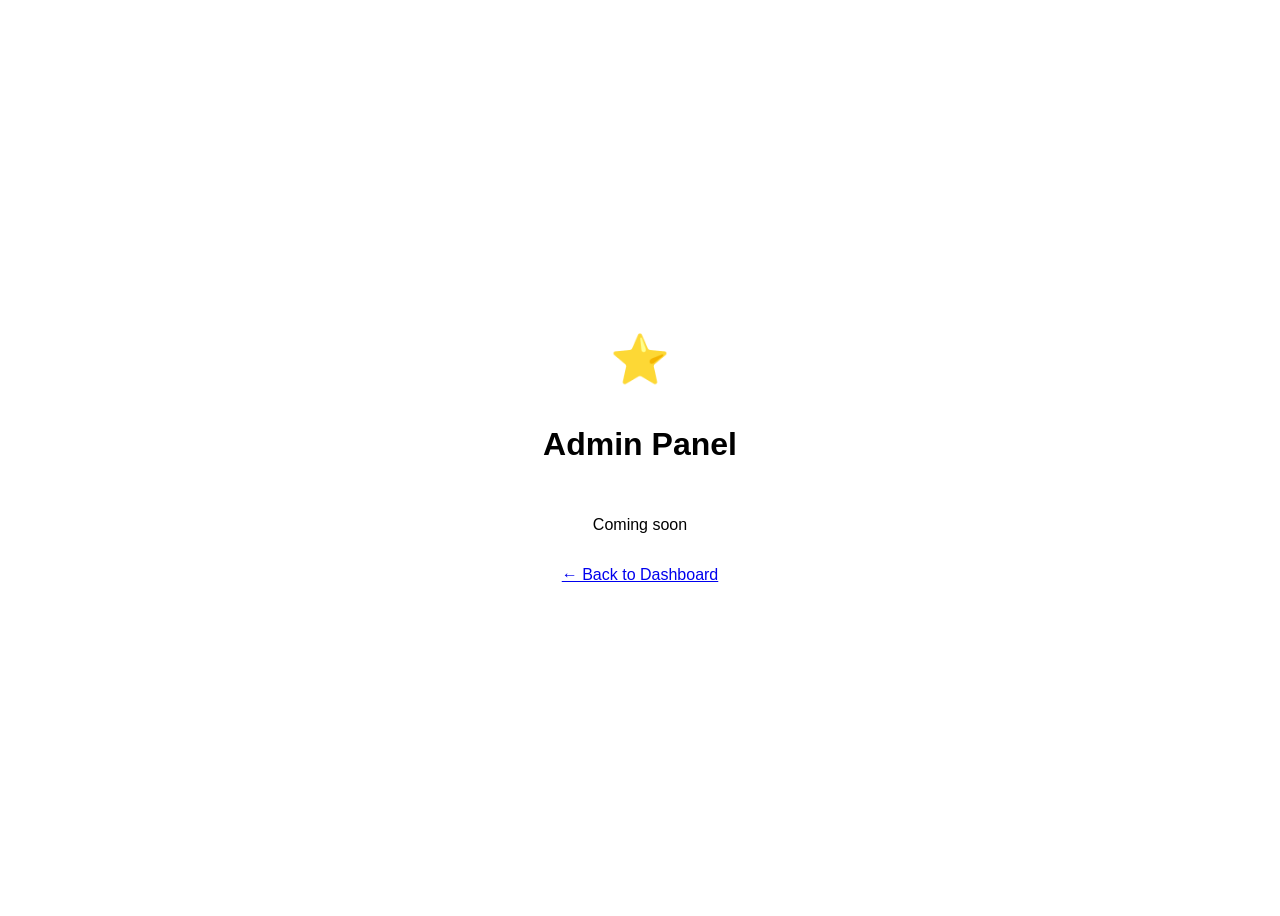
==== admin.html @ 4e3e7d59 "Add files via upload" ====
<!DOCTYPE html>
<html lang="en">
  <head>
    <meta charset="UTF-8" />
    <meta name="viewport" content="width=device-width, initial-scale=1.0" />
    <title>Admin Panel — SideChat AI</title>
    <link rel="stylesheet" href="../css/style.css" />
  </head>
  <body
    style="
      background: var(--bg);
      color: var(--text);
      font-family: sans-serif;
      display: flex;
      align-items: center;
      justify-content: center;
      height: 100vh;
      flex-direction: column;
      gap: 16px;
    "
  >
    <div style="font-size: 48px">⭐</div>
    <h1>Admin Panel</h1>
    <p style="color: var(--muted)">Coming soon</p>
    <a href="dashboard.html" class="btn btn-primary">← Back to Dashboard</a>
  </body>
</html>
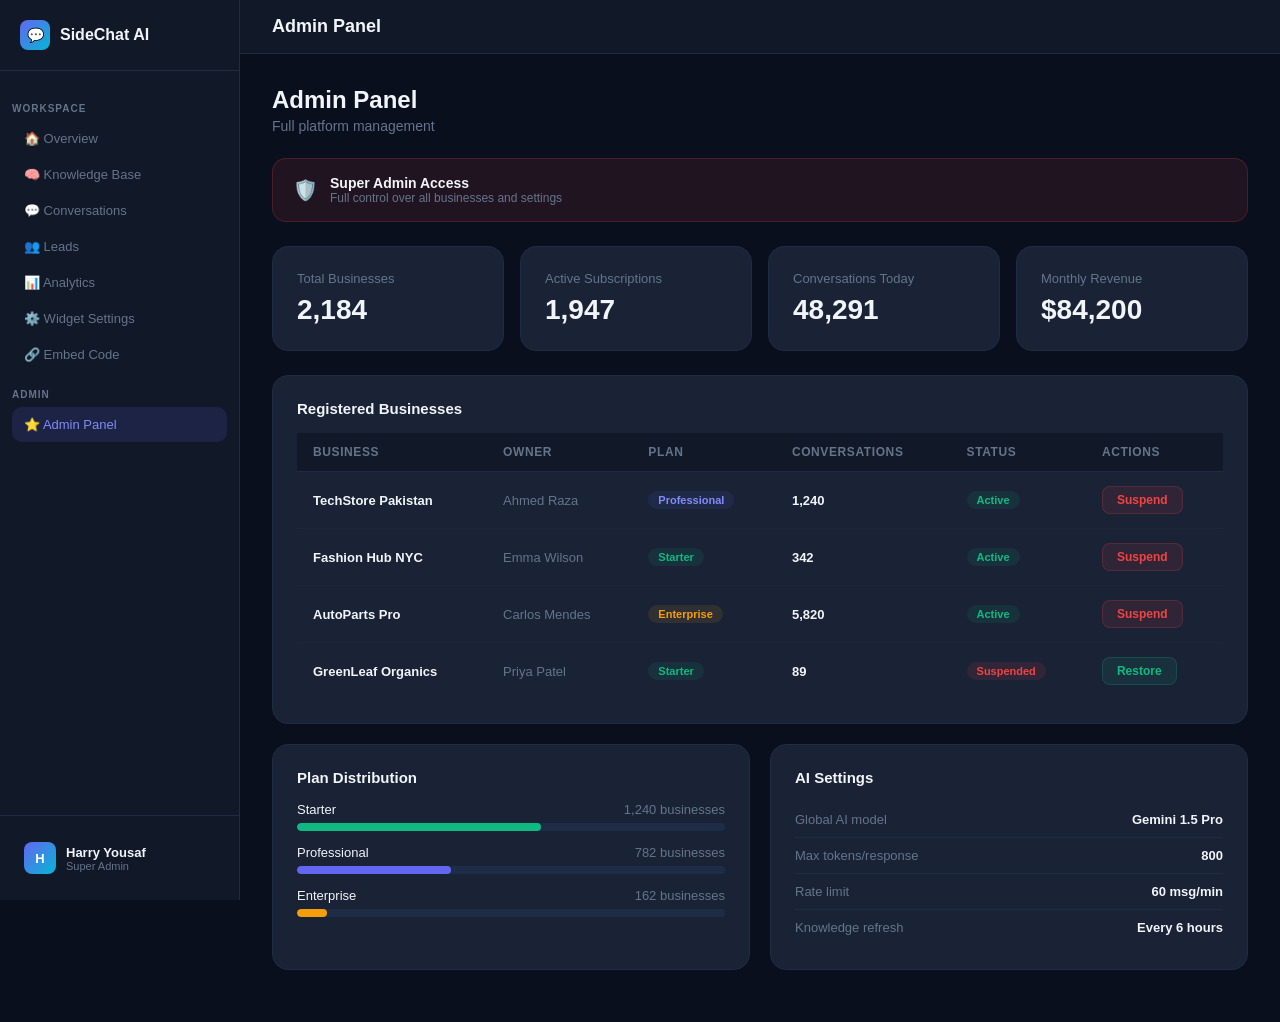
==== commit 77feb4c8: "Update admin.html" ====
--- a/admin.html
+++ b/admin.html
@@ -1,27 +1,183 @@
 <!DOCTYPE html>
 <html lang="en">
-  <head>
-    <meta charset="UTF-8" />
-    <meta name="viewport" content="width=device-width, initial-scale=1.0" />
-    <title>Admin Panel — SideChat AI</title>
-    <link rel="stylesheet" href="../css/style.css" />
-  </head>
-  <body
-    style="
-      background: var(--bg);
-      color: var(--text);
-      font-family: sans-serif;
-      display: flex;
-      align-items: center;
-      justify-content: center;
-      height: 100vh;
-      flex-direction: column;
-      gap: 16px;
-    "
-  >
-    <div style="font-size: 48px">⭐</div>
-    <h1>Admin Panel</h1>
-    <p style="color: var(--muted)">Coming soon</p>
-    <a href="dashboard.html" class="btn btn-primary">← Back to Dashboard</a>
-  </body>
+<head>
+  <meta charset="UTF-8" />
+  <meta name="viewport" content="width=device-width, initial-scale=1.0"/>
+  <title>Admin Panel — SideChat AI</title>
+  <style>
+    * { margin: 0; padding: 0; box-sizing: border-box; }
+    body { background: #0A0F1E; color: #F1F5F9; font-family: sans-serif; display: flex; min-height: 100vh; }
+    .sidebar { width: 240px; background: #111827; border-right: 1px solid #1E2D45; display: flex; flex-direction: column; position: fixed; top: 0; bottom: 0; }
+    .sidebar-logo { padding: 20px; border-bottom: 1px solid #1E2D45; display: flex; align-items: center; gap: 10px; font-size: 16px; font-weight: 700; text-decoration: none; color: #F1F5F9; }
+    .logo-icon { width: 30px; height: 30px; background: linear-gradient(135deg, #6366F1, #06B6D4); border-radius: 8px; display: flex; align-items: center; justify-content: center; font-size: 14px; }
+    .nav-section { font-size: 10px; font-weight: 700; color: #64748B; text-transform: uppercase; letter-spacing: 0.1em; padding: 16px 12px 6px; }
+    .nav-item { display: flex; align-items: center; gap: 10px; padding: 10px 12px; border-radius: 10px; font-size: 13px; font-weight: 500; color: #64748B; text-decoration: none; margin: 1px 12px; transition: all 0.2s; }
+    .nav-item:hover { background: #1A2235; color: #F1F5F9; }
+    .nav-item.active { background: rgba(99,102,241,0.15); color: #818CF8; }
+    .sidebar-bottom { padding: 16px 12px; border-top: 1px solid #1E2D45; margin-top: auto; }
+    .user-pill { display: flex; align-items: center; gap: 10px; padding: 10px 12px; border-radius: 10px; text-decoration: none; color: #F1F5F9; }
+    .user-avatar { width: 32px; height: 32px; background: linear-gradient(135deg, #6366F1, #06B6D4); border-radius: 8px; display: flex; align-items: center; justify-content: center; font-size: 13px; font-weight: 700; color: white; }
+    .main { flex: 1; margin-left: 240px; }
+    .topbar { padding: 16px 32px; border-bottom: 1px solid #1E2D45; background: #111827; display: flex; align-items: center; }
+    .page { padding: 32px; }
+    .page-header { margin-bottom: 24px; }
+    .page-header h1 { font-size: 24px; font-weight: 700; margin-bottom: 4px; }
+    .page-header p { color: #64748B; font-size: 14px; }
+    .admin-banner { background: rgba(239,68,68,0.1); border: 1px solid rgba(239,68,68,0.2); border-radius: 14px; padding: 16px 20px; display: flex; align-items: center; gap: 12px; margin-bottom: 24px; }
+    .stats-grid { display: grid; grid-template-columns: repeat(4, 1fr); gap: 16px; margin-bottom: 24px; }
+    .stat-card { background: #1A2235; border: 1px solid #1E2D45; border-radius: 16px; padding: 24px; }
+    .stat-label { font-size: 13px; color: #64748B; margin-bottom: 8px; }
+    .stat-value { font-size: 28px; font-weight: 800; }
+    .card { background: #1A2235; border: 1px solid #1E2D45; border-radius: 16px; padding: 24px; margin-bottom: 20px; }
+    .card h3 { font-size: 15px; font-weight: 600; margin-bottom: 16px; }
+    table { width: 100%; border-collapse: collapse; }
+    th { background: #111827; padding: 12px 16px; text-align: left; font-size: 12px; font-weight: 600; color: #64748B; text-transform: uppercase; letter-spacing: 0.05em; border-bottom: 1px solid #1E2D45; }
+    td { padding: 14px 16px; font-size: 13px; border-bottom: 1px solid rgba(30,45,69,0.5); }
+    tr:last-child td { border-bottom: none; }
+    tr:hover td { background: rgba(99,102,241,0.04); }
+    .badge { display: inline-flex; align-items: center; gap: 5px; padding: 3px 10px; border-radius: 100px; font-size: 11px; font-weight: 600; }
+    .badge-green { background: rgba(16,185,129,0.1); color: #10B981; }
+    .badge-blue { background: rgba(99,102,241,0.1); color: #818CF8; }
+    .badge-yellow { background: rgba(245,158,11,0.1); color: #F59E0B; }
+    .badge-red { background: rgba(239,68,68,0.1); color: #EF4444; }
+    .btn { display: inline-flex; align-items: center; padding: 6px 14px; border-radius: 8px; font-size: 12px; font-weight: 600; cursor: pointer; border: none; font-family: sans-serif; }
+    .btn-danger { background: rgba(239,68,68,0.1); color: #EF4444; border: 1px solid rgba(239,68,68,0.2); }
+    .btn-success { background: rgba(16,185,129,0.1); color: #10B981; border: 1px solid rgba(16,185,129,0.2); }
+    .grid-2 { display: grid; grid-template-columns: 1fr 1fr; gap: 20px; }
+    @media (max-width: 768px) { .sidebar { display: none; } .main { margin-left: 0; } .stats-grid { grid-template-columns: 1fr 1fr; } .grid-2 { grid-template-columns: 1fr; } .page { padding: 16px; } }
+  </style>
+</head>
+<body>
+  <aside class="sidebar">
+    <a class="sidebar-logo" href="index.html">
+      <div class="logo-icon">💬</div>
+      SideChat AI
+    </a>
+    <nav style="padding: 16px 0;">
+      <div class="nav-section">Workspace</div>
+      <a class="nav-item" href="dashboard.html">🏠 Overview</a>
+      <a class="nav-item" href="knowledge.html">🧠 Knowledge Base</a>
+      <a class="nav-item" href="conversations.html">💬 Conversations</a>
+      <a class="nav-item" href="leads.html">👥 Leads</a>
+      <a class="nav-item" href="analytics.html">📊 Analytics</a>
+      <a class="nav-item" href="widget.html">⚙️ Widget Settings</a>
+      <a class="nav-item" href="embed.html">🔗 Embed Code</a>
+      <div class="nav-section">Admin</div>
+      <a class="nav-item active" href="admin.html">⭐ Admin Panel</a>
+    </nav>
+    <div class="sidebar-bottom">
+      <div class="user-pill">
+        <div class="user-avatar">H</div>
+        <div>
+          <div style="font-size:13px;font-weight:600;">Harry Yousaf</div>
+          <div style="font-size:11px;color:#64748B;">Super Admin</div>
+        </div>
+      </div>
+    </div>
+  </aside>
+
+  <main class="main">
+    <div class="topbar">
+      <div style="font-size:18px;font-weight:700;">Admin Panel</div>
+    </div>
+    <div class="page">
+      <div class="page-header">
+        <h1>Admin Panel</h1>
+        <p>Full platform management</p>
+      </div>
+
+      <div class="admin-banner">
+        <span style="font-size:20px;">🛡️</span>
+        <div>
+          <div style="font-weight:700;font-size:14px;">Super Admin Access</div>
+          <div style="font-size:12px;color:#64748B;">Full control over all businesses and settings</div>
+        </div>
+      </div>
+
+      <div class="stats-grid">
+        <div class="stat-card"><div class="stat-label">Total Businesses</div><div class="stat-value">2,184</div></div>
+        <div class="stat-card"><div class="stat-label">Active Subscriptions</div><div class="stat-value">1,947</div></div>
+        <div class="stat-card"><div class="stat-label">Conversations Today</div><div class="stat-value">48,291</div></div>
+        <div class="stat-card"><div class="stat-label">Monthly Revenue</div><div class="stat-value">$84,200</div></div>
+      </div>
+
+      <div class="card">
+        <h3>Registered Businesses</h3>
+        <div style="overflow-x:auto;">
+          <table>
+            <thead>
+              <tr>
+                <th>Business</th>
+                <th>Owner</th>
+                <th>Plan</th>
+                <th>Conversations</th>
+                <th>Status</th>
+                <th>Actions</th>
+              </tr>
+            </thead>
+            <tbody>
+              <tr>
+                <td style="font-weight:600;">TechStore Pakistan</td>
+                <td style="color:#64748B;">Ahmed Raza</td>
+                <td><span class="badge badge-blue">Professional</span></td>
+                <td style="font-weight:600;">1,240</td>
+                <td><span class="badge badge-green">Active</span></td>
+                <td><button class="btn btn-danger">Suspend</button></td>
+              </tr>
+              <tr>
+                <td style="font-weight:600;">Fashion Hub NYC</td>
+                <td style="color:#64748B;">Emma Wilson</td>
+                <td><span class="badge badge-green">Starter</span></td>
+                <td style="font-weight:600;">342</td>
+                <td><span class="badge badge-green">Active</span></td>
+                <td><button class="btn btn-danger">Suspend</button></td>
+              </tr>
+              <tr>
+                <td style="font-weight:600;">AutoParts Pro</td>
+                <td style="color:#64748B;">Carlos Mendes</td>
+                <td><span class="badge badge-yellow">Enterprise</span></td>
+                <td style="font-weight:600;">5,820</td>
+                <td><span class="badge badge-green">Active</span></td>
+                <td><button class="btn btn-danger">Suspend</button></td>
+              </tr>
+              <tr>
+                <td style="font-weight:600;">GreenLeaf Organics</td>
+                <td style="color:#64748B;">Priya Patel</td>
+                <td><span class="badge badge-green">Starter</span></td>
+                <td style="font-weight:600;">89</td>
+                <td><span class="badge badge-red">Suspended</span></td>
+                <td><button class="btn btn-success">Restore</button></td>
+              </tr>
+            </tbody>
+          </table>
+        </div>
+      </div>
+
+      <div class="grid-2">
+        <div class="card">
+          <h3>Plan Distribution</h3>
+          <div style="margin-bottom:14px;">
+            <div style="display:flex;justify-content:space-between;font-size:13px;margin-bottom:6px;"><span>Starter</span><span style="color:#64748B;">1,240 businesses</span></div>
+            <div style="height:8px;background:#1E2D45;border-radius:4px;overflow:hidden;"><div style="width:57%;height:100%;background:#10B981;border-radius:4px;"></div></div>
+          </div>
+          <div style="margin-bottom:14px;">
+            <div style="display:flex;justify-content:space-between;font-size:13px;margin-bottom:6px;"><span>Professional</span><span style="color:#64748B;">782 businesses</span></div>
+            <div style="height:8px;background:#1E2D45;border-radius:4px;overflow:hidden;"><div style="width:36%;height:100%;background:#6366F1;border-radius:4px;"></div></div>
+          </div>
+          <div>
+            <div style="display:flex;justify-content:space-between;font-size:13px;margin-bottom:6px;"><span>Enterprise</span><span style="color:#64748B;">162 businesses</span></div>
+            <div style="height:8px;background:#1E2D45;border-radius:4px;overflow:hidden;"><div style="width:7%;height:100%;background:#F59E0B;border-radius:4px;"></div></div>
+          </div>
+        </div>
+        <div class="card">
+          <h3>AI Settings</h3>
+          <div style="display:flex;justify-content:space-between;padding:10px 0;border-bottom:1px solid #1E2D45;"><span style="font-size:13px;color:#64748B;">Global AI model</span><span style="font-size:13px;font-weight:600;">Gemini 1.5 Pro</span></div>
+          <div style="display:flex;justify-content:space-between;padding:10px 0;border-bottom:1px solid #1E2D45;"><span style="font-size:13px;color:#64748B;">Max tokens/response</span><span style="font-size:13px;font-weight:600;">800</span></div>
+          <div style="display:flex;justify-content:space-between;padding:10px 0;border-bottom:1px solid #1E2D45;"><span style="font-size:13px;color:#64748B;">Rate limit</span><span style="font-size:13px;font-weight:600;">60 msg/min</span></div>
+          <div style="display:flex;justify-content:space-between;padding:10px 0;"><span style="font-size:13px;color:#64748B;">Knowledge refresh</span><span style="font-size:13px;font-weight:600;">Every 6 hours</span></div>
+        </div>
+      </div>
+    </div>
+  </main>
+</body>
 </html>
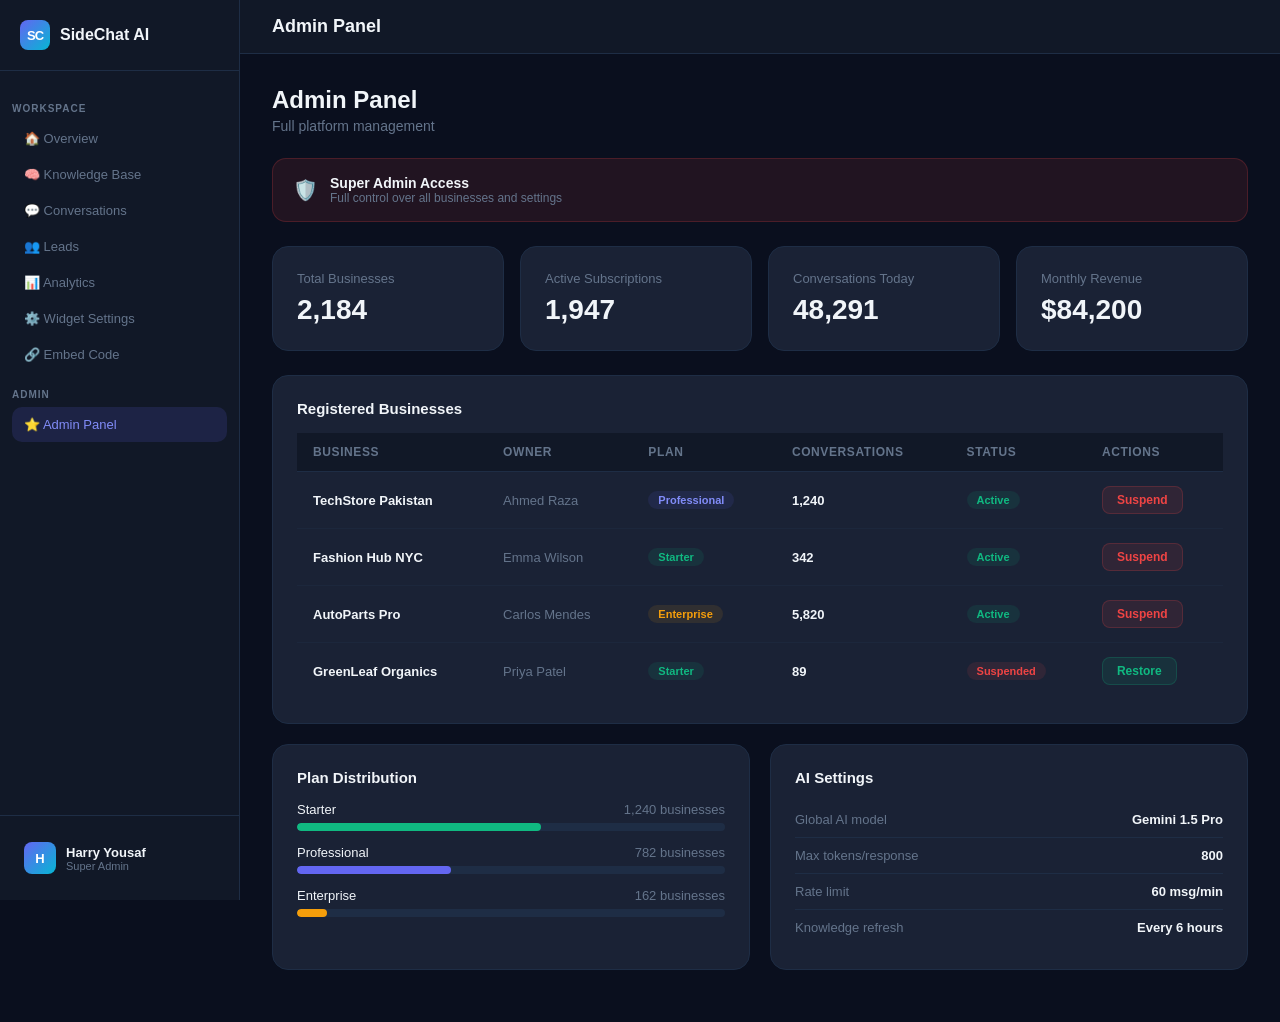
==== commit 5e5e22d3: "Add files via upload" ====
--- a/admin.html
+++ b/admin.html
@@ -1,183 +1,554 @@
 <!DOCTYPE html>
 <html lang="en">
-<head>
-  <meta charset="UTF-8" />
-  <meta name="viewport" content="width=device-width, initial-scale=1.0"/>
-  <title>Admin Panel — SideChat AI</title>
-  <style>
-    * { margin: 0; padding: 0; box-sizing: border-box; }
-    body { background: #0A0F1E; color: #F1F5F9; font-family: sans-serif; display: flex; min-height: 100vh; }
-    .sidebar { width: 240px; background: #111827; border-right: 1px solid #1E2D45; display: flex; flex-direction: column; position: fixed; top: 0; bottom: 0; }
-    .sidebar-logo { padding: 20px; border-bottom: 1px solid #1E2D45; display: flex; align-items: center; gap: 10px; font-size: 16px; font-weight: 700; text-decoration: none; color: #F1F5F9; }
-    .logo-icon { width: 30px; height: 30px; background: linear-gradient(135deg, #6366F1, #06B6D4); border-radius: 8px; display: flex; align-items: center; justify-content: center; font-size: 14px; }
-    .nav-section { font-size: 10px; font-weight: 700; color: #64748B; text-transform: uppercase; letter-spacing: 0.1em; padding: 16px 12px 6px; }
-    .nav-item { display: flex; align-items: center; gap: 10px; padding: 10px 12px; border-radius: 10px; font-size: 13px; font-weight: 500; color: #64748B; text-decoration: none; margin: 1px 12px; transition: all 0.2s; }
-    .nav-item:hover { background: #1A2235; color: #F1F5F9; }
-    .nav-item.active { background: rgba(99,102,241,0.15); color: #818CF8; }
-    .sidebar-bottom { padding: 16px 12px; border-top: 1px solid #1E2D45; margin-top: auto; }
-    .user-pill { display: flex; align-items: center; gap: 10px; padding: 10px 12px; border-radius: 10px; text-decoration: none; color: #F1F5F9; }
-    .user-avatar { width: 32px; height: 32px; background: linear-gradient(135deg, #6366F1, #06B6D4); border-radius: 8px; display: flex; align-items: center; justify-content: center; font-size: 13px; font-weight: 700; color: white; }
-    .main { flex: 1; margin-left: 240px; }
-    .topbar { padding: 16px 32px; border-bottom: 1px solid #1E2D45; background: #111827; display: flex; align-items: center; }
-    .page { padding: 32px; }
-    .page-header { margin-bottom: 24px; }
-    .page-header h1 { font-size: 24px; font-weight: 700; margin-bottom: 4px; }
-    .page-header p { color: #64748B; font-size: 14px; }
-    .admin-banner { background: rgba(239,68,68,0.1); border: 1px solid rgba(239,68,68,0.2); border-radius: 14px; padding: 16px 20px; display: flex; align-items: center; gap: 12px; margin-bottom: 24px; }
-    .stats-grid { display: grid; grid-template-columns: repeat(4, 1fr); gap: 16px; margin-bottom: 24px; }
-    .stat-card { background: #1A2235; border: 1px solid #1E2D45; border-radius: 16px; padding: 24px; }
-    .stat-label { font-size: 13px; color: #64748B; margin-bottom: 8px; }
-    .stat-value { font-size: 28px; font-weight: 800; }
-    .card { background: #1A2235; border: 1px solid #1E2D45; border-radius: 16px; padding: 24px; margin-bottom: 20px; }
-    .card h3 { font-size: 15px; font-weight: 600; margin-bottom: 16px; }
-    table { width: 100%; border-collapse: collapse; }
-    th { background: #111827; padding: 12px 16px; text-align: left; font-size: 12px; font-weight: 600; color: #64748B; text-transform: uppercase; letter-spacing: 0.05em; border-bottom: 1px solid #1E2D45; }
-    td { padding: 14px 16px; font-size: 13px; border-bottom: 1px solid rgba(30,45,69,0.5); }
-    tr:last-child td { border-bottom: none; }
-    tr:hover td { background: rgba(99,102,241,0.04); }
-    .badge { display: inline-flex; align-items: center; gap: 5px; padding: 3px 10px; border-radius: 100px; font-size: 11px; font-weight: 600; }
-    .badge-green { background: rgba(16,185,129,0.1); color: #10B981; }
-    .badge-blue { background: rgba(99,102,241,0.1); color: #818CF8; }
-    .badge-yellow { background: rgba(245,158,11,0.1); color: #F59E0B; }
-    .badge-red { background: rgba(239,68,68,0.1); color: #EF4444; }
-    .btn { display: inline-flex; align-items: center; padding: 6px 14px; border-radius: 8px; font-size: 12px; font-weight: 600; cursor: pointer; border: none; font-family: sans-serif; }
-    .btn-danger { background: rgba(239,68,68,0.1); color: #EF4444; border: 1px solid rgba(239,68,68,0.2); }
-    .btn-success { background: rgba(16,185,129,0.1); color: #10B981; border: 1px solid rgba(16,185,129,0.2); }
-    .grid-2 { display: grid; grid-template-columns: 1fr 1fr; gap: 20px; }
-    @media (max-width: 768px) { .sidebar { display: none; } .main { margin-left: 0; } .stats-grid { grid-template-columns: 1fr 1fr; } .grid-2 { grid-template-columns: 1fr; } .page { padding: 16px; } }
-  </style>
-</head>
-<body>
-  <aside class="sidebar">
-    <a class="sidebar-logo" href="index.html">
-      <div class="logo-icon">💬</div>
-      SideChat AI
-    </a>
-    <nav style="padding: 16px 0;">
-      <div class="nav-section">Workspace</div>
-      <a class="nav-item" href="dashboard.html">🏠 Overview</a>
-      <a class="nav-item" href="knowledge.html">🧠 Knowledge Base</a>
-      <a class="nav-item" href="conversations.html">💬 Conversations</a>
-      <a class="nav-item" href="leads.html">👥 Leads</a>
-      <a class="nav-item" href="analytics.html">📊 Analytics</a>
-      <a class="nav-item" href="widget.html">⚙️ Widget Settings</a>
-      <a class="nav-item" href="embed.html">🔗 Embed Code</a>
-      <div class="nav-section">Admin</div>
-      <a class="nav-item active" href="admin.html">⭐ Admin Panel</a>
-    </nav>
-    <div class="sidebar-bottom">
-      <div class="user-pill">
-        <div class="user-avatar">H</div>
-        <div>
-          <div style="font-size:13px;font-weight:600;">Harry Yousaf</div>
-          <div style="font-size:11px;color:#64748B;">Super Admin</div>
+  <head>
+    <meta charset="UTF-8" />
+    <meta name="viewport" content="width=device-width, initial-scale=1.0" />
+    <title>Admin Panel — SideChat AI</title>
+    <style>
+      * {
+        margin: 0;
+        padding: 0;
+        box-sizing: border-box;
+      }
+      body {
+        background: #0a0f1e;
+        color: #f1f5f9;
+        font-family: sans-serif;
+        display: flex;
+        min-height: 100vh;
+      }
+      .sidebar {
+        width: 240px;
+        background: #111827;
+        border-right: 1px solid #1e2d45;
+        display: flex;
+        flex-direction: column;
+        position: fixed;
+        top: 0;
+        bottom: 0;
+      }
+      .sidebar-logo {
+        padding: 20px;
+        border-bottom: 1px solid #1e2d45;
+        display: flex;
+        align-items: center;
+        gap: 10px;
+        font-size: 16px;
+        font-weight: 700;
+        text-decoration: none;
+        color: #f1f5f9;
+      }
+      .logo-icon {
+        width: 30px;
+        height: 30px;
+        background: linear-gradient(135deg, #6366f1, #06b6d4);
+        border-radius: 8px;
+        display: flex;
+        align-items: center;
+        justify-content: center;
+        font-size: 14px;
+      }
+      .nav-section {
+        font-size: 10px;
+        font-weight: 700;
+        color: #64748b;
+        text-transform: uppercase;
+        letter-spacing: 0.1em;
+        padding: 16px 12px 6px;
+      }
+      .nav-item {
+        display: flex;
+        align-items: center;
+        gap: 10px;
+        padding: 10px 12px;
+        border-radius: 10px;
+        font-size: 13px;
+        font-weight: 500;
+        color: #64748b;
+        text-decoration: none;
+        margin: 1px 12px;
+        transition: all 0.2s;
+      }
+      .nav-item:hover {
+        background: #1a2235;
+        color: #f1f5f9;
+      }
+      .nav-item.active {
+        background: rgba(99, 102, 241, 0.15);
+        color: #818cf8;
+      }
+      .sidebar-bottom {
+        padding: 16px 12px;
+        border-top: 1px solid #1e2d45;
+        margin-top: auto;
+      }
+      .user-pill {
+        display: flex;
+        align-items: center;
+        gap: 10px;
+        padding: 10px 12px;
+        border-radius: 10px;
+        text-decoration: none;
+        color: #f1f5f9;
+      }
+      .user-avatar {
+        width: 32px;
+        height: 32px;
+        background: linear-gradient(135deg, #6366f1, #06b6d4);
+        border-radius: 8px;
+        display: flex;
+        align-items: center;
+        justify-content: center;
+        font-size: 13px;
+        font-weight: 700;
+        color: white;
+      }
+      .main {
+        flex: 1;
+        margin-left: 240px;
+      }
+      .topbar {
+        padding: 16px 32px;
+        border-bottom: 1px solid #1e2d45;
+        background: #111827;
+        display: flex;
+        align-items: center;
+      }
+      .page {
+        padding: 32px;
+      }
+      .page-header {
+        margin-bottom: 24px;
+      }
+      .page-header h1 {
+        font-size: 24px;
+        font-weight: 700;
+        margin-bottom: 4px;
+      }
+      .page-header p {
+        color: #64748b;
+        font-size: 14px;
+      }
+      .admin-banner {
+        background: rgba(239, 68, 68, 0.1);
+        border: 1px solid rgba(239, 68, 68, 0.2);
+        border-radius: 14px;
+        padding: 16px 20px;
+        display: flex;
+        align-items: center;
+        gap: 12px;
+        margin-bottom: 24px;
+      }
+      .stats-grid {
+        display: grid;
+        grid-template-columns: repeat(4, 1fr);
+        gap: 16px;
+        margin-bottom: 24px;
+      }
+      .stat-card {
+        background: #1a2235;
+        border: 1px solid #1e2d45;
+        border-radius: 16px;
+        padding: 24px;
+      }
+      .stat-label {
+        font-size: 13px;
+        color: #64748b;
+        margin-bottom: 8px;
+      }
+      .stat-value {
+        font-size: 28px;
+        font-weight: 800;
+      }
+      .card {
+        background: #1a2235;
+        border: 1px solid #1e2d45;
+        border-radius: 16px;
+        padding: 24px;
+        margin-bottom: 20px;
+      }
+      .card h3 {
+        font-size: 15px;
+        font-weight: 600;
+        margin-bottom: 16px;
+      }
+      table {
+        width: 100%;
+        border-collapse: collapse;
+      }
+      th {
+        background: #111827;
+        padding: 12px 16px;
+        text-align: left;
+        font-size: 12px;
+        font-weight: 600;
+        color: #64748b;
+        text-transform: uppercase;
+        letter-spacing: 0.05em;
+        border-bottom: 1px solid #1e2d45;
+      }
+      td {
+        padding: 14px 16px;
+        font-size: 13px;
+        border-bottom: 1px solid rgba(30, 45, 69, 0.5);
+      }
+      tr:last-child td {
+        border-bottom: none;
+      }
+      tr:hover td {
+        background: rgba(99, 102, 241, 0.04);
+      }
+      .badge {
+        display: inline-flex;
+        align-items: center;
+        gap: 5px;
+        padding: 3px 10px;
+        border-radius: 100px;
+        font-size: 11px;
+        font-weight: 600;
+      }
+      .badge-green {
+        background: rgba(16, 185, 129, 0.1);
+        color: #10b981;
+      }
+      .badge-blue {
+        background: rgba(99, 102, 241, 0.1);
+        color: #818cf8;
+      }
+      .badge-yellow {
+        background: rgba(245, 158, 11, 0.1);
+        color: #f59e0b;
+      }
+      .badge-red {
+        background: rgba(239, 68, 68, 0.1);
+        color: #ef4444;
+      }
+      .btn {
+        display: inline-flex;
+        align-items: center;
+        padding: 6px 14px;
+        border-radius: 8px;
+        font-size: 12px;
+        font-weight: 600;
+        cursor: pointer;
+        border: none;
+        font-family: sans-serif;
+      }
+      .btn-danger {
+        background: rgba(239, 68, 68, 0.1);
+        color: #ef4444;
+        border: 1px solid rgba(239, 68, 68, 0.2);
+      }
+      .btn-success {
+        background: rgba(16, 185, 129, 0.1);
+        color: #10b981;
+        border: 1px solid rgba(16, 185, 129, 0.2);
+      }
+      .grid-2 {
+        display: grid;
+        grid-template-columns: 1fr 1fr;
+        gap: 20px;
+      }
+      @media (max-width: 768px) {
+        .sidebar {
+          display: none;
+        }
+        .main {
+          margin-left: 0;
+        }
+        .stats-grid {
+          grid-template-columns: 1fr 1fr;
+        }
+        .grid-2 {
+          grid-template-columns: 1fr;
+        }
+        .page {
+          padding: 16px;
+        }
+      }
+    </style>
+  </head>
+  <body>
+    <aside class="sidebar">
+      <a class="sidebar-logo" href="index.html">
+        <div
+          class="logo-icon"
+          style="
+            font-size: 13px;
+            font-weight: 800;
+            letter-spacing: -1px;
+            color: white;
+          "
+        >
+          SC
+        </div>
+        SideChat AI
+      </a>
+      <nav style="padding: 16px 0">
+        <div class="nav-section">Workspace</div>
+        <a class="nav-item" href="dashboard.html">🏠 Overview</a>
+        <a class="nav-item" href="knowledge.html">🧠 Knowledge Base</a>
+        <a class="nav-item" href="conversations.html">💬 Conversations</a>
+        <a class="nav-item" href="leads.html">👥 Leads</a>
+        <a class="nav-item" href="analytics.html">📊 Analytics</a>
+        <a class="nav-item" href="widget.html">⚙️ Widget Settings</a>
+        <a class="nav-item" href="embed.html">🔗 Embed Code</a>
+        <div class="nav-section">Admin</div>
+        <a class="nav-item active" href="admin.html">⭐ Admin Panel</a>
+      </nav>
+      <div class="sidebar-bottom">
+        <div class="user-pill">
+          <div class="user-avatar">H</div>
+          <div>
+            <div style="font-size: 13px; font-weight: 600">Harry Yousaf</div>
+            <div style="font-size: 11px; color: #64748b">Super Admin</div>
+          </div>
         </div>
       </div>
-    </div>
-  </aside>
+    </aside>
 
-  <main class="main">
-    <div class="topbar">
-      <div style="font-size:18px;font-weight:700;">Admin Panel</div>
-    </div>
-    <div class="page">
-      <div class="page-header">
-        <h1>Admin Panel</h1>
-        <p>Full platform management</p>
+    <main class="main">
+      <div class="topbar">
+        <div style="font-size: 18px; font-weight: 700">Admin Panel</div>
       </div>
+      <div class="page">
+        <div class="page-header">
+          <h1>Admin Panel</h1>
+          <p>Full platform management</p>
+        </div>
 
-      <div class="admin-banner">
-        <span style="font-size:20px;">🛡️</span>
-        <div>
-          <div style="font-weight:700;font-size:14px;">Super Admin Access</div>
-          <div style="font-size:12px;color:#64748B;">Full control over all businesses and settings</div>
+        <div class="admin-banner">
+          <span style="font-size: 20px">🛡️</span>
+          <div>
+            <div style="font-weight: 700; font-size: 14px">
+              Super Admin Access
+            </div>
+            <div style="font-size: 12px; color: #64748b">
+              Full control over all businesses and settings
+            </div>
+          </div>
+        </div>
+
+        <div class="stats-grid">
+          <div class="stat-card">
+            <div class="stat-label">Total Businesses</div>
+            <div class="stat-value">2,184</div>
+          </div>
+          <div class="stat-card">
+            <div class="stat-label">Active Subscriptions</div>
+            <div class="stat-value">1,947</div>
+          </div>
+          <div class="stat-card">
+            <div class="stat-label">Conversations Today</div>
+            <div class="stat-value">48,291</div>
+          </div>
+          <div class="stat-card">
+            <div class="stat-label">Monthly Revenue</div>
+            <div class="stat-value">$84,200</div>
+          </div>
+        </div>
+
+        <div class="card">
+          <h3>Registered Businesses</h3>
+          <div style="overflow-x: auto">
+            <table>
+              <thead>
+                <tr>
+                  <th>Business</th>
+                  <th>Owner</th>
+                  <th>Plan</th>
+                  <th>Conversations</th>
+                  <th>Status</th>
+                  <th>Actions</th>
+                </tr>
+              </thead>
+              <tbody>
+                <tr>
+                  <td style="font-weight: 600">TechStore Pakistan</td>
+                  <td style="color: #64748b">Ahmed Raza</td>
+                  <td><span class="badge badge-blue">Professional</span></td>
+                  <td style="font-weight: 600">1,240</td>
+                  <td><span class="badge badge-green">Active</span></td>
+                  <td><button class="btn btn-danger">Suspend</button></td>
+                </tr>
+                <tr>
+                  <td style="font-weight: 600">Fashion Hub NYC</td>
+                  <td style="color: #64748b">Emma Wilson</td>
+                  <td><span class="badge badge-green">Starter</span></td>
+                  <td style="font-weight: 600">342</td>
+                  <td><span class="badge badge-green">Active</span></td>
+                  <td><button class="btn btn-danger">Suspend</button></td>
+                </tr>
+                <tr>
+                  <td style="font-weight: 600">AutoParts Pro</td>
+                  <td style="color: #64748b">Carlos Mendes</td>
+                  <td><span class="badge badge-yellow">Enterprise</span></td>
+                  <td style="font-weight: 600">5,820</td>
+                  <td><span class="badge badge-green">Active</span></td>
+                  <td><button class="btn btn-danger">Suspend</button></td>
+                </tr>
+                <tr>
+                  <td style="font-weight: 600">GreenLeaf Organics</td>
+                  <td style="color: #64748b">Priya Patel</td>
+                  <td><span class="badge badge-green">Starter</span></td>
+                  <td style="font-weight: 600">89</td>
+                  <td><span class="badge badge-red">Suspended</span></td>
+                  <td><button class="btn btn-success">Restore</button></td>
+                </tr>
+              </tbody>
+            </table>
+          </div>
+        </div>
+
+        <div class="grid-2">
+          <div class="card">
+            <h3>Plan Distribution</h3>
+            <div style="margin-bottom: 14px">
+              <div
+                style="
+                  display: flex;
+                  justify-content: space-between;
+                  font-size: 13px;
+                  margin-bottom: 6px;
+                "
+              >
+                <span>Starter</span
+                ><span style="color: #64748b">1,240 businesses</span>
+              </div>
+              <div
+                style="
+                  height: 8px;
+                  background: #1e2d45;
+                  border-radius: 4px;
+                  overflow: hidden;
+                "
+              >
+                <div
+                  style="
+                    width: 57%;
+                    height: 100%;
+                    background: #10b981;
+                    border-radius: 4px;
+                  "
+                ></div>
+              </div>
+            </div>
+            <div style="margin-bottom: 14px">
+              <div
+                style="
+                  display: flex;
+                  justify-content: space-between;
+                  font-size: 13px;
+                  margin-bottom: 6px;
+                "
+              >
+                <span>Professional</span
+                ><span style="color: #64748b">782 businesses</span>
+              </div>
+              <div
+                style="
+                  height: 8px;
+                  background: #1e2d45;
+                  border-radius: 4px;
+                  overflow: hidden;
+                "
+              >
+                <div
+                  style="
+                    width: 36%;
+                    height: 100%;
+                    background: #6366f1;
+                    border-radius: 4px;
+                  "
+                ></div>
+              </div>
+            </div>
+            <div>
+              <div
+                style="
+                  display: flex;
+                  justify-content: space-between;
+                  font-size: 13px;
+                  margin-bottom: 6px;
+                "
+              >
+                <span>Enterprise</span
+                ><span style="color: #64748b">162 businesses</span>
+              </div>
+              <div
+                style="
+                  height: 8px;
+                  background: #1e2d45;
+                  border-radius: 4px;
+                  overflow: hidden;
+                "
+              >
+                <div
+                  style="
+                    width: 7%;
+                    height: 100%;
+                    background: #f59e0b;
+                    border-radius: 4px;
+                  "
+                ></div>
+              </div>
+            </div>
+          </div>
+          <div class="card">
+            <h3>AI Settings</h3>
+            <div
+              style="
+                display: flex;
+                justify-content: space-between;
+                padding: 10px 0;
+                border-bottom: 1px solid #1e2d45;
+              "
+            >
+              <span style="font-size: 13px; color: #64748b"
+                >Global AI model</span
+              ><span style="font-size: 13px; font-weight: 600"
+                >Gemini 1.5 Pro</span
+              >
+            </div>
+            <div
+              style="
+                display: flex;
+                justify-content: space-between;
+                padding: 10px 0;
+                border-bottom: 1px solid #1e2d45;
+              "
+            >
+              <span style="font-size: 13px; color: #64748b"
+                >Max tokens/response</span
+              ><span style="font-size: 13px; font-weight: 600">800</span>
+            </div>
+            <div
+              style="
+                display: flex;
+                justify-content: space-between;
+                padding: 10px 0;
+                border-bottom: 1px solid #1e2d45;
+              "
+            >
+              <span style="font-size: 13px; color: #64748b">Rate limit</span
+              ><span style="font-size: 13px; font-weight: 600">60 msg/min</span>
+            </div>
+            <div
+              style="
+                display: flex;
+                justify-content: space-between;
+                padding: 10px 0;
+              "
+            >
+              <span style="font-size: 13px; color: #64748b"
+                >Knowledge refresh</span
+              ><span style="font-size: 13px; font-weight: 600"
+                >Every 6 hours</span
+              >
+            </div>
+          </div>
         </div>
       </div>
-
-      <div class="stats-grid">
-        <div class="stat-card"><div class="stat-label">Total Businesses</div><div class="stat-value">2,184</div></div>
-        <div class="stat-card"><div class="stat-label">Active Subscriptions</div><div class="stat-value">1,947</div></div>
-        <div class="stat-card"><div class="stat-label">Conversations Today</div><div class="stat-value">48,291</div></div>
-        <div class="stat-card"><div class="stat-label">Monthly Revenue</div><div class="stat-value">$84,200</div></div>
-      </div>
-
-      <div class="card">
-        <h3>Registered Businesses</h3>
-        <div style="overflow-x:auto;">
-          <table>
-            <thead>
-              <tr>
-                <th>Business</th>
-                <th>Owner</th>
-                <th>Plan</th>
-                <th>Conversations</th>
-                <th>Status</th>
-                <th>Actions</th>
-              </tr>
-            </thead>
-            <tbody>
-              <tr>
-                <td style="font-weight:600;">TechStore Pakistan</td>
-                <td style="color:#64748B;">Ahmed Raza</td>
-                <td><span class="badge badge-blue">Professional</span></td>
-                <td style="font-weight:600;">1,240</td>
-                <td><span class="badge badge-green">Active</span></td>
-                <td><button class="btn btn-danger">Suspend</button></td>
-              </tr>
-              <tr>
-                <td style="font-weight:600;">Fashion Hub NYC</td>
-                <td style="color:#64748B;">Emma Wilson</td>
-                <td><span class="badge badge-green">Starter</span></td>
-                <td style="font-weight:600;">342</td>
-                <td><span class="badge badge-green">Active</span></td>
-                <td><button class="btn btn-danger">Suspend</button></td>
-              </tr>
-              <tr>
-                <td style="font-weight:600;">AutoParts Pro</td>
-                <td style="color:#64748B;">Carlos Mendes</td>
-                <td><span class="badge badge-yellow">Enterprise</span></td>
-                <td style="font-weight:600;">5,820</td>
-                <td><span class="badge badge-green">Active</span></td>
-                <td><button class="btn btn-danger">Suspend</button></td>
-              </tr>
-              <tr>
-                <td style="font-weight:600;">GreenLeaf Organics</td>
-                <td style="color:#64748B;">Priya Patel</td>
-                <td><span class="badge badge-green">Starter</span></td>
-                <td style="font-weight:600;">89</td>
-                <td><span class="badge badge-red">Suspended</span></td>
-                <td><button class="btn btn-success">Restore</button></td>
-              </tr>
-            </tbody>
-          </table>
-        </div>
-      </div>
-
-      <div class="grid-2">
-        <div class="card">
-          <h3>Plan Distribution</h3>
-          <div style="margin-bottom:14px;">
-            <div style="display:flex;justify-content:space-between;font-size:13px;margin-bottom:6px;"><span>Starter</span><span style="color:#64748B;">1,240 businesses</span></div>
-            <div style="height:8px;background:#1E2D45;border-radius:4px;overflow:hidden;"><div style="width:57%;height:100%;background:#10B981;border-radius:4px;"></div></div>
-          </div>
-          <div style="margin-bottom:14px;">
-            <div style="display:flex;justify-content:space-between;font-size:13px;margin-bottom:6px;"><span>Professional</span><span style="color:#64748B;">782 businesses</span></div>
-            <div style="height:8px;background:#1E2D45;border-radius:4px;overflow:hidden;"><div style="width:36%;height:100%;background:#6366F1;border-radius:4px;"></div></div>
-          </div>
-          <div>
-            <div style="display:flex;justify-content:space-between;font-size:13px;margin-bottom:6px;"><span>Enterprise</span><span style="color:#64748B;">162 businesses</span></div>
-            <div style="height:8px;background:#1E2D45;border-radius:4px;overflow:hidden;"><div style="width:7%;height:100%;background:#F59E0B;border-radius:4px;"></div></div>
-          </div>
-        </div>
-        <div class="card">
-          <h3>AI Settings</h3>
-          <div style="display:flex;justify-content:space-between;padding:10px 0;border-bottom:1px solid #1E2D45;"><span style="font-size:13px;color:#64748B;">Global AI model</span><span style="font-size:13px;font-weight:600;">Gemini 1.5 Pro</span></div>
-          <div style="display:flex;justify-content:space-between;padding:10px 0;border-bottom:1px solid #1E2D45;"><span style="font-size:13px;color:#64748B;">Max tokens/response</span><span style="font-size:13px;font-weight:600;">800</span></div>
-          <div style="display:flex;justify-content:space-between;padding:10px 0;border-bottom:1px solid #1E2D45;"><span style="font-size:13px;color:#64748B;">Rate limit</span><span style="font-size:13px;font-weight:600;">60 msg/min</span></div>
-          <div style="display:flex;justify-content:space-between;padding:10px 0;"><span style="font-size:13px;color:#64748B;">Knowledge refresh</span><span style="font-size:13px;font-weight:600;">Every 6 hours</span></div>
-        </div>
-      </div>
-    </div>
-  </main>
-</body>
+    </main>
+  </body>
 </html>
